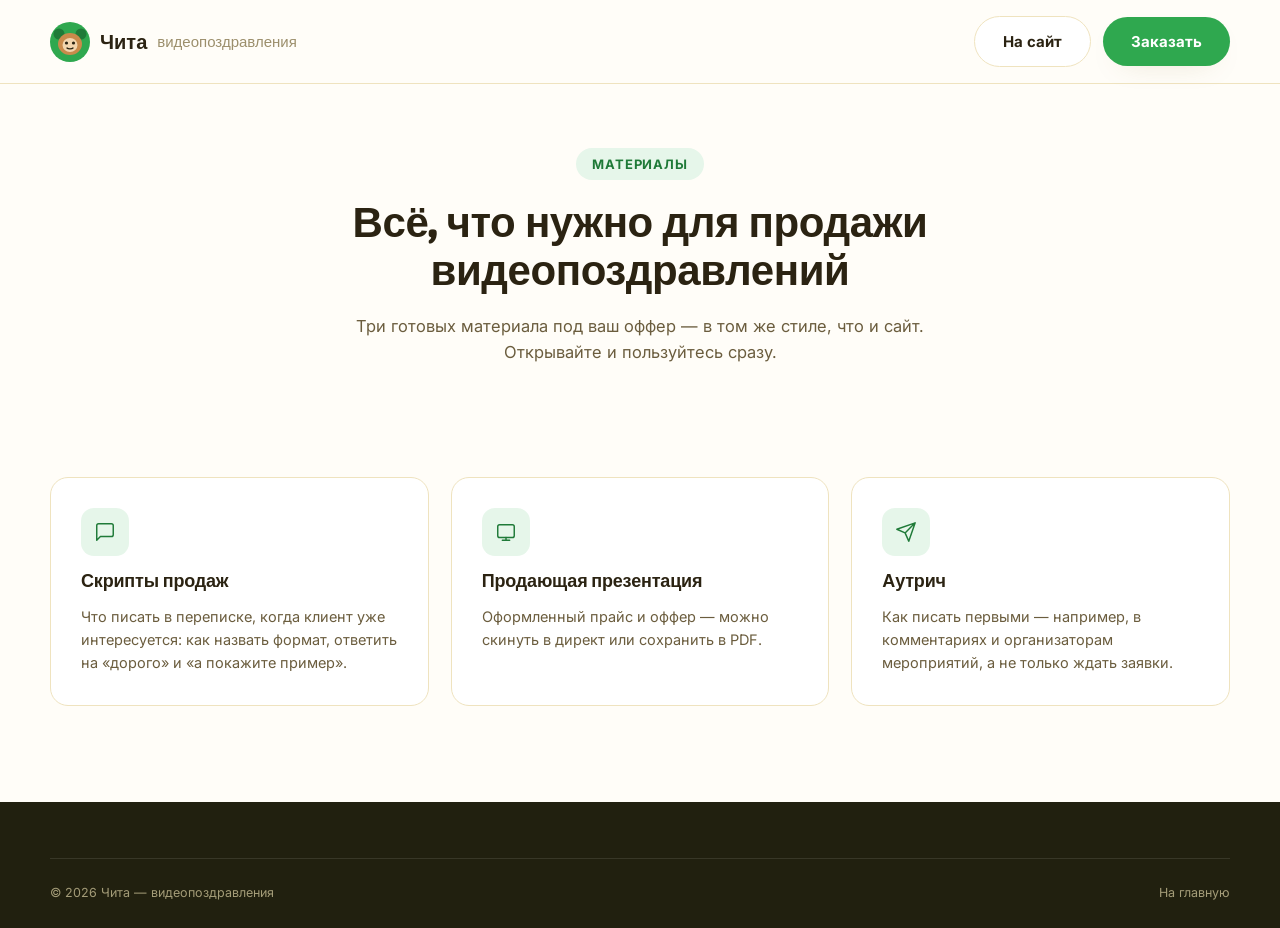
==== materials.html @ 1da32b29 "init: landing for Чита - видеопоздравления" ====
<!DOCTYPE html>
<html lang="ru">
<head>
<meta charset="UTF-8">
<meta name="viewport" content="width=device-width, initial-scale=1.0">
<title>Материалы — Чита, видеопоздравления</title>
<link rel="preconnect" href="https://fonts.googleapis.com">
<link rel="preconnect" href="https://fonts.gstatic.com" crossorigin>
<link href="https://fonts.googleapis.com/css2?family=Fredoka:wght@500;600;700&family=Inter:wght@400;500;600;700;800&display=swap" rel="stylesheet">
<link rel="stylesheet" href="styles.css">
</head>
<body>
<div class="doc-bar">
  <div class="container doc-bar__inner">
    <a href="index.html" class="logo">
      <svg class="logo__mark" viewBox="0 0 40 40" fill="none" xmlns="http://www.w3.org/2000/svg">
        <circle cx="20" cy="20" r="20" fill="#2FA84F"/>
        <circle cx="9" cy="12" r="5.5" fill="#1F7A38"/>
        <circle cx="31" cy="12" r="5.5" fill="#1F7A38"/>
        <ellipse cx="20" cy="22" rx="12" ry="11" fill="#C98A4B"/>
        <ellipse cx="20" cy="23" rx="7.5" ry="7" fill="#F2D5AE"/>
        <circle cx="16.5" cy="21" r="1.6" fill="#2B2312"/>
        <circle cx="23.5" cy="21" r="1.6" fill="#2B2312"/>
        <path d="M17 26c1 1.2 5 1.2 6 0" stroke="#2B2312" stroke-width="1.3" stroke-linecap="round"/>
      </svg>
      Чита <span class="logo__suffix">видеопоздравления</span>
    </a>
    <div class="doc-bar__actions">
      <a href="index.html" class="btn btn--ghost">На сайт</a>
      <a href="index.html#form" class="btn btn--primary">Заказать</a>
    </div>
  </div>
</div>

<div class="doc-hero">
  <div class="container">
    <div class="eyebrow">Материалы</div>
    <h1>Всё, что нужно для продажи видеопоздравлений</h1>
    <p>Три готовых материала под ваш оффер — в том же стиле, что и сайт. Открывайте и пользуйтесь сразу.</p>
  </div>
</div>

<section class="doc-section">
  <div class="container">
    <div class="mat-grid">
      <a href="scripts.html" class="mat-card">
        <div class="mat-card__icon"><svg width="22" height="22" viewBox="0 0 24 24" fill="none"><path d="M21 15a2 2 0 0 1-2 2H7l-4 4V5a2 2 0 0 1 2-2h14a2 2 0 0 1 2 2v10z" stroke="currentColor" stroke-width="1.6" stroke-linejoin="round"/></svg></div>
        <h3>Скрипты продаж</h3>
        <p>Что писать в переписке, когда клиент уже интересуется: как назвать формат, ответить на «дорого» и «а покажите пример».</p>
      </a>
      <a href="presentation.html" class="mat-card">
        <div class="mat-card__icon"><svg width="22" height="22" viewBox="0 0 24 24" fill="none"><rect x="3" y="4" width="18" height="14" rx="2" stroke="currentColor" stroke-width="1.6"/><path d="M8 21h8M12 18v3" stroke="currentColor" stroke-width="1.6" stroke-linecap="round"/></svg></div>
        <h3>Продающая презентация</h3>
        <p>Оформленный прайс и оффер — можно скинуть в директ или сохранить в PDF.</p>
      </a>
      <a href="outreach.html" class="mat-card">
        <div class="mat-card__icon"><svg width="22" height="22" viewBox="0 0 24 24" fill="none"><path d="M22 2 11 13M22 2l-7 20-4-9-9-4 20-7z" stroke="currentColor" stroke-width="1.6" stroke-linejoin="round"/></svg></div>
        <h3>Аутрич</h3>
        <p>Как писать первыми — например, в комментариях и организаторам мероприятий, а не только ждать заявки.</p>
      </a>
    </div>
  </div>
</section>

<footer class="footer">
  <div class="container footer__bottom">
    <span>© <span id="year"></span> Чита — видеопоздравления</span>
    <a href="index.html">На главную</a>
  </div>
</footer>
<script>document.getElementById('year').textContent = new Date().getFullYear();</script>
</body>
</html>
---- styles.css ----
:root {
  --bg: #fffdf8;
  --bg-soft: #fff6e0;
  --bg-alt: #fef0c8;
  --ink: #2b2312;
  --ink-soft: #6b5d3e;
  --ink-mute: #9c8f6c;
  --accent: #2fa84f;
  --accent-dark: #1f7a38;
  --accent-soft: #e6f6ea;
  --banana: #ffb703;
  --banana-dark: #e69500;
  --line: #efe3bf;
  --white: #ffffff;
  --radius: 18px;
  --radius-sm: 12px;
  --shadow: 0 20px 50px -25px rgba(120, 90, 10, 0.35);
  --shadow-sm: 0 10px 30px -18px rgba(120, 90, 10, 0.28);
  --ff-head: 'Fredoka', sans-serif;
  --ff-body: 'Inter', sans-serif;
}

* { box-sizing: border-box; }
html { scroll-behavior: smooth; }
body {
  margin: 0;
  font-family: var(--ff-body);
  background: var(--bg);
  color: var(--ink);
  -webkit-font-smoothing: antialiased;
  overflow-x: hidden;
}
h1, h2, h3, h4 { font-family: var(--ff-head); margin: 0; line-height: 1.15; letter-spacing: -0.01em; }
p { margin: 0; }
a { color: inherit; text-decoration: none; }
ul { margin: 0; padding: 0; list-style: none; }
img { max-width: 100%; display: block; }
button { font-family: inherit; cursor: pointer; border: none; }
.container { width: min(1180px, 100% - 48px); margin-inline: auto; }
section { padding: 96px 0; }
.eyebrow {
  display: inline-flex; align-items: center; gap: 8px;
  font-size: 13px; font-weight: 700; letter-spacing: 0.06em; text-transform: uppercase;
  color: var(--accent-dark); background: var(--accent-soft);
  padding: 8px 16px; border-radius: 999px; margin-bottom: 18px;
}
.section__head { max-width: 680px; margin-bottom: 52px; }
.section__head h2 { font-size: clamp(28px, 3.4vw, 40px); }
.section__head p { margin-top: 14px; font-size: 17px; color: var(--ink-soft); line-height: 1.6; }
.section__head.center { margin-inline: auto; text-align: center; }

.btn {
  display: inline-flex; align-items: center; justify-content: center; gap: 8px;
  padding: 15px 28px; border-radius: 999px; font-weight: 700; font-size: 15px;
  transition: transform 0.2s ease, box-shadow 0.2s ease, background 0.2s ease;
  white-space: nowrap;
}
.btn--primary { background: var(--accent); color: #fff; box-shadow: var(--shadow-sm); }
.btn--primary:hover { background: var(--accent-dark); transform: translateY(-2px); }
.btn--ghost { background: var(--white); color: var(--ink); border: 1.5px solid var(--line); }
.btn--ghost:hover { border-color: var(--accent); color: var(--accent-dark); }
.btn--block { width: 100%; }

/* Header */
.header {
  position: sticky; top: 0; z-index: 100;
  background: rgba(255,253,248,0.88); backdrop-filter: blur(14px);
  border-bottom: 1px solid transparent;
  transition: border-color 0.2s ease, box-shadow 0.2s ease;
}
.header.scrolled { border-color: var(--line); box-shadow: 0 8px 24px -20px rgba(90,60,10,0.35); }
.header__inner { display: flex; align-items: center; gap: 24px; min-width: 0; padding: 16px 0; }
.logo { display: flex; align-items: center; gap: 10px; font-family: var(--ff-head); font-weight: 600; font-size: 20px; flex-shrink: 0; }
.logo__mark { width: 40px; height: 40px; flex-shrink: 0; }
.logo__suffix { color: var(--ink-mute); font-weight: 400; font-size: 15px; }
.nav { display: flex; align-items: center; gap: 26px; margin-left: 12px; }
.nav a { font-size: 14.5px; font-weight: 600; color: var(--ink-soft); white-space: nowrap; transition: color 0.15s ease; }
.nav a:hover { color: var(--accent-dark); }
.header__actions { display: flex; align-items: center; gap: 16px; margin-left: auto; }
.header__phone { font-weight: 700; font-size: 15px; white-space: nowrap; }
.header__phone span { display: block; font-weight: 500; font-size: 11.5px; color: var(--ink-mute); }
.burger { display: none; flex-direction: column; gap: 5px; width: 26px; padding: 6px; flex-shrink: 0; background: none; }
.burger span { width: 100%; height: 2px; background: var(--ink); border-radius: 2px; transition: transform 0.25s ease, opacity 0.25s ease; }
.burger.is-open span:nth-child(1) { transform: translateY(7px) rotate(45deg); }
.burger.is-open span:nth-child(2) { opacity: 0; }
.burger.is-open span:nth-child(3) { transform: translateY(-7px) rotate(-45deg); }

/* Hero */
.hero { padding: 72px 0 100px; position: relative; overflow: hidden; }
.hero::before {
  content: ''; position: absolute; top: -180px; right: -160px; width: 560px; height: 560px;
  background: radial-gradient(circle, var(--accent-soft) 0%, transparent 70%); z-index: -1;
}
.hero__grid { display: grid; grid-template-columns: 1.1fr 0.9fr; gap: 56px; align-items: center; }
.hero__title { font-size: clamp(34px, 4.6vw, 54px); }
.hero__title em { color: var(--accent-dark); font-style: normal; }
.hero__lead { margin-top: 22px; font-size: 18px; line-height: 1.65; color: var(--ink-soft); max-width: 540px; }
.hero__actions { display: flex; gap: 14px; margin-top: 32px; flex-wrap: wrap; }
.hero__stats { display: grid; grid-template-columns: repeat(3, auto); gap: 28px; margin-top: 48px; }
.hero__stat b { display: block; font-family: var(--ff-head); font-size: 28px; color: var(--accent-dark); }
.hero__stat span { font-size: 13px; color: var(--ink-mute); }
.hero__card {
  background: linear-gradient(160deg, #1f7a38, #2fa84f 55%, #ffb703);
  border-radius: 26px; padding: 32px; color: #fff; box-shadow: var(--shadow);
  position: relative;
}
.hero__card-top { display: flex; justify-content: space-between; align-items: center; margin-bottom: 22px; }
.hero__card-top span { font-size: 13px; font-weight: 700; text-transform: uppercase; letter-spacing: 0.06em; opacity: 0.85; }
.hero__badge-row { display: flex; flex-wrap: wrap; gap: 8px; margin-bottom: 20px; }
.hero__badge { font-size: 12.5px; font-weight: 700; background: rgba(255,255,255,0.2); padding: 7px 12px; border-radius: 999px; }
.hero__quote { font-size: 17px; line-height: 1.5; font-weight: 600; margin-bottom: 22px; }
.hero__card-foot { display: flex; align-items: center; gap: 10px; font-size: 13px; background: rgba(255,255,255,0.16); border-radius: 12px; padding: 12px 14px; }

/* Trust strip */
.trust { padding: 28px 0; border-top: 1px solid var(--line); border-bottom: 1px solid var(--line); }
.trust__inner { display: flex; flex-wrap: wrap; gap: 20px 40px; align-items: center; justify-content: space-between; }
.trust__item { display: flex; align-items: center; gap: 10px; font-size: 14.5px; font-weight: 600; color: var(--ink-soft); }
.trust__item svg { color: var(--accent-dark); flex-shrink: 0; }

/* Advantages */
.adv-grid { display: grid; grid-template-columns: repeat(3, 1fr); gap: 22px; }
.adv { background: var(--bg-soft); border-radius: var(--radius); padding: 30px 28px; border: 1px solid var(--line); }
.adv__icon { width: 50px; height: 50px; border-radius: 14px; background: var(--white); display: flex; align-items: center; justify-content: center; color: var(--accent-dark); margin-bottom: 18px; box-shadow: var(--shadow-sm); }
.adv h3 { font-size: 18.5px; margin-bottom: 10px; }
.adv p { font-size: 14.5px; color: var(--ink-soft); line-height: 1.6; }

/* Services */
.srv-grid { display: grid; grid-template-columns: repeat(3, 1fr); gap: 20px; }
.srv { background: var(--white); border: 1px solid var(--line); border-radius: var(--radius); padding: 26px; transition: box-shadow 0.2s ease, transform 0.2s ease; }
.srv:hover { box-shadow: var(--shadow-sm); transform: translateY(-3px); }
.srv__top { display: flex; align-items: center; justify-content: space-between; margin-bottom: 16px; }
.srv__num { font-family: var(--ff-head); font-size: 13px; font-weight: 700; color: var(--accent-dark); background: var(--accent-soft); width: 30px; height: 30px; border-radius: 9px; display: flex; align-items: center; justify-content: center; }
.srv__price { font-family: var(--ff-head); font-size: 16px; color: var(--banana-dark); font-weight: 600; }
.srv h3 { font-size: 16.5px; margin-bottom: 8px; }
.srv p { font-size: 14px; color: var(--ink-soft); line-height: 1.55; }

/* Price */
.price { background: var(--bg-soft); }
.price__wrap { display: grid; grid-template-columns: 1.1fr 0.9fr; gap: 40px; align-items: start; }
.price__table { background: var(--white); border-radius: var(--radius); border: 1px solid var(--line); overflow: hidden; box-shadow: var(--shadow-sm); }
.price__row { display: flex; align-items: center; justify-content: space-between; gap: 14px; padding: 17px 24px; border-bottom: 1px solid var(--line); font-size: 15px; }
.price__row:last-child { border-bottom: none; }
.price__row-name { display: flex; align-items: center; gap: 12px; }
.price__row svg { color: var(--accent-dark); flex-shrink: 0; }
.price__row-val { font-weight: 700; color: var(--banana-dark); white-space: nowrap; }
.price__card {
  background: linear-gradient(160deg, #1f7a38, #2fa84f); border-radius: var(--radius); padding: 34px 30px; color: #fff;
  box-shadow: var(--shadow);
}
.price__old { font-size: 16px; text-decoration: line-through; opacity: 0.6; }
.price__new { font-family: var(--ff-head); font-size: 44px; margin: 6px 0 4px; }
.price__note { font-size: 13.5px; opacity: 0.85; margin-bottom: 24px; }
.price__badge { display: inline-block; background: rgba(255,255,255,0.18); font-size: 12.5px; font-weight: 700; padding: 6px 14px; border-radius: 999px; margin-bottom: 16px; }

/* Process */
.steps { display: grid; grid-template-columns: repeat(5, 1fr); gap: 18px; counter-reset: step; }
.step { position: relative; padding-top: 8px; }
.step__num { font-family: var(--ff-head); font-size: 42px; font-weight: 600; color: var(--accent-soft); -webkit-text-stroke: 1.5px var(--accent-dark); }
.step h3 { font-size: 15.5px; margin: 14px 0 8px; }
.step p { font-size: 13.5px; color: var(--ink-soft); line-height: 1.55; }

/* Media / platforms */
.plat-grid { display: grid; grid-template-columns: repeat(4, 1fr); gap: 18px; }
.plat { background: var(--white); border: 1px solid var(--line); border-radius: var(--radius); padding: 22px; text-align: center; transition: box-shadow 0.2s ease, transform 0.2s ease; }
.plat:hover { box-shadow: var(--shadow-sm); transform: translateY(-3px); }
.plat__icon { width: 42px; height: 42px; border-radius: 12px; background: var(--accent-soft); color: var(--accent-dark); display: flex; align-items: center; justify-content: center; margin: 0 auto 12px; }
.plat b { display: block; font-family: var(--ff-head); font-size: 17px; }
.plat span { font-size: 12.5px; color: var(--ink-mute); }

/* Reviews */
.rev-grid { display: grid; grid-template-columns: repeat(3, 1fr); gap: 22px; }
.rev { background: var(--white); border: 1px solid var(--line); border-radius: var(--radius); padding: 28px; }
.rev__stars { color: var(--banana-dark); margin-bottom: 14px; display: flex; gap: 2px; }
.rev p { font-size: 14.5px; color: var(--ink); line-height: 1.65; margin-bottom: 18px; }
.rev__author { display: flex; align-items: center; gap: 12px; }
.rev__avatar { width: 40px; height: 40px; border-radius: 50%; background: var(--accent-soft); color: var(--accent-dark); display: flex; align-items: center; justify-content: center; font-family: var(--ff-head); font-weight: 600; font-size: 15px; flex-shrink: 0; }
.rev__author b { display: block; font-size: 14px; }
.rev__author span { font-size: 12.5px; color: var(--ink-mute); }

/* FAQ */
.faq { max-width: 800px; margin-inline: auto; }
.faq__item { border-bottom: 1px solid var(--line); padding: 22px 0; }
.faq__item summary { cursor: pointer; font-weight: 700; font-size: 16.5px; list-style: none; display: flex; justify-content: space-between; align-items: center; gap: 16px; }
.faq__item summary::-webkit-details-marker { display: none; }
.faq__item summary::after { content: '+'; font-size: 22px; color: var(--accent-dark); font-weight: 400; flex-shrink: 0; transition: transform 0.2s ease; }
.faq__item[open] summary::after { transform: rotate(45deg); }
.faq__item p { margin-top: 14px; font-size: 15px; color: var(--ink-soft); line-height: 1.65; }

/* Form */
.form-section { background: var(--bg-soft); }
.form-wrap { display: grid; grid-template-columns: 0.9fr 1.1fr; gap: 44px; align-items: start; }
.form-info h2 { font-size: clamp(26px, 3.2vw, 34px); margin-bottom: 16px; }
.form-info p { color: var(--ink-soft); font-size: 15.5px; line-height: 1.65; margin-bottom: 26px; }
.form-info__list { display: flex; flex-direction: column; gap: 14px; }
.form-info__list li { display: flex; gap: 12px; align-items: flex-start; font-size: 14.5px; }
.form-info__list svg { color: var(--accent-dark); flex-shrink: 0; margin-top: 2px; }
.form { background: var(--white); border-radius: var(--radius); padding: 34px; box-shadow: var(--shadow); border: 1px solid var(--line); }
.form h3 { font-size: 20px; margin-bottom: 6px; }
.form > p { font-size: 14px; color: var(--ink-soft); margin-bottom: 22px; }
.field { margin-bottom: 16px; }
.field label { display: block; font-size: 13px; font-weight: 700; margin-bottom: 7px; color: var(--ink-soft); }
.field input, .field select, .field textarea {
  width: 100%; padding: 13px 15px; border-radius: var(--radius-sm); border: 1.5px solid var(--line);
  font-family: inherit; font-size: 14.5px; color: var(--ink); background: var(--bg-soft); transition: border-color 0.15s ease;
}
.field input:focus, .field select:focus, .field textarea:focus { outline: none; border-color: var(--accent); background: var(--white); }
.field textarea { resize: vertical; min-height: 80px; }
.form__legal { font-size: 12px; color: var(--ink-mute); margin-top: 14px; line-height: 1.5; }

/* Contacts + footer */
.contacts { padding-top: 0; }
.contact-cards { display: grid; grid-template-columns: repeat(3, 1fr); gap: 20px; }
.contact-card { background: var(--white); border: 1px solid var(--line); border-radius: var(--radius); padding: 26px; }
.contact-card svg { color: var(--accent-dark); margin-bottom: 14px; }
.contact-card h4 { font-size: 15px; margin-bottom: 6px; }
.contact-card p, .contact-card a { font-size: 14.5px; color: var(--ink-soft); }
.contact-card a:hover { color: var(--accent-dark); }

.footer { background: #21200f; color: #d8d2b8; padding: 56px 0 28px; margin-top: 40px; }
.footer__top { display: flex; justify-content: space-between; gap: 40px; flex-wrap: wrap; margin-bottom: 40px; }
.footer .logo { color: #fff; }
.footer__cols { display: flex; gap: 60px; flex-wrap: wrap; }
.footer__col h5 { font-size: 13px; text-transform: uppercase; letter-spacing: 0.06em; color: #a49c78; margin-bottom: 16px; }
.footer__col a, .footer__col p { display: block; font-size: 14px; color: #d8d2b8; margin-bottom: 10px; }
.footer__col a:hover { color: #fff; }
.footer__bottom { display: flex; justify-content: space-between; gap: 16px; flex-wrap: wrap; padding-top: 26px; border-top: 1px solid rgba(255,255,255,0.1); font-size: 12.5px; color: #a49c78; }
.footer__bottom a { color: #a49c78; }
.footer__bottom a:hover { color: #fff; }

.fab {
  position: fixed; right: 24px; bottom: 24px; z-index: 90; width: 58px; height: 58px; border-radius: 50%;
  background: var(--accent); color: #fff; display: flex; align-items: center; justify-content: center;
  box-shadow: 0 14px 30px -10px rgba(31,122,56,0.55); transition: transform 0.2s ease;
}
.fab:hover { transform: scale(1.08); }

/* Reveal */
.reveal { opacity: 0; transform: translateY(18px); transition: opacity 0.6s ease, transform 0.6s ease; }
.reveal.is-visible { opacity: 1; transform: translateY(0); }

/* Responsive */
@media (max-width: 1180px) {
  .nav { gap: 18px; }
  .nav a { font-size: 13.5px; }
}
@media (max-width: 1100px) {
  .nav { display: none; position: absolute; top: 100%; left: 0; right: 0; background: var(--white); flex-direction: column; align-items: flex-start; gap: 4px; padding: 16px 24px 22px; border-bottom: 1px solid var(--line); box-shadow: 0 20px 30px -20px rgba(60,45,10,0.25); }
  .nav.is-open { display: flex; }
  .nav a { width: 100%; padding: 11px 0; border-bottom: 1px solid var(--line); }
  .nav a:last-child { border-bottom: none; }
  .burger { display: flex; }
  .steps { grid-template-columns: repeat(3, 1fr); }
  .plat-grid { grid-template-columns: repeat(2, 1fr); }
}
@media (max-width: 900px) {
  section { padding: 68px 0; }
  .hero { padding: 44px 0 64px; }
  .hero__grid { grid-template-columns: 1fr; }
  .hero__stats { grid-template-columns: repeat(3, auto); }
  .adv-grid, .srv-grid, .rev-grid { grid-template-columns: repeat(2, 1fr); }
  .price__wrap { grid-template-columns: 1fr; }
  .form-wrap { grid-template-columns: 1fr; }
  .contact-cards { grid-template-columns: 1fr; }
  .steps { grid-template-columns: repeat(2, 1fr); }
  .trust__inner { justify-content: flex-start; }
}
@media (max-width: 560px) {
  .header__phone-text { display: none; }
  .adv-grid, .srv-grid, .rev-grid { grid-template-columns: 1fr; }
  .plat-grid { grid-template-columns: 1fr 1fr; }
  .hero__stats { grid-template-columns: repeat(3, auto); gap: 16px; }
  .hero__stat b { font-size: 22px; }
  .steps { grid-template-columns: 1fr; }
}
@media (max-width: 380px) {
  .logo__suffix { display: none; }
}

/* ===== Doc pages (materials/scripts/presentation/outreach) ===== */
.doc-bar { position: sticky; top: 0; z-index: 100; background: rgba(255,253,248,0.92); backdrop-filter: blur(14px); border-bottom: 1px solid var(--line); padding: 16px 0; }
.doc-bar__inner { display: flex; align-items: center; justify-content: space-between; gap: 20px; flex-wrap: wrap; }
.doc-bar__actions { display: flex; gap: 12px; align-items: center; }
.doc-hero { padding: 64px 0 56px; text-align: center; }
.doc-hero h1 { font-size: clamp(28px, 4vw, 42px); max-width: 780px; margin-inline: auto; }
.doc-hero p { max-width: 620px; margin: 18px auto 0; font-size: 16.5px; color: var(--ink-soft); line-height: 1.6; }
.doc-section { padding: 56px 0; }
.doc-section + .doc-section { border-top: 1px solid var(--line); }
.doc-section__head { margin-bottom: 32px; max-width: 700px; }
.doc-section__head .eyebrow { margin-bottom: 12px; }
.doc-section__head h2 { font-size: clamp(24px, 3vw, 30px); }
.doc-section__head p { margin-top: 12px; color: var(--ink-soft); font-size: 15.5px; line-height: 1.6; }

.mat-grid { display: grid; grid-template-columns: repeat(3, 1fr); gap: 22px; }
.mat-card { background: var(--white); border: 1px solid var(--line); border-radius: var(--radius); padding: 30px; display: flex; flex-direction: column; gap: 14px; transition: box-shadow 0.2s ease, transform 0.2s ease; }
.mat-card:hover { box-shadow: var(--shadow-sm); transform: translateY(-3px); }
.mat-card__icon { width: 48px; height: 48px; border-radius: 13px; background: var(--accent-soft); color: var(--accent-dark); display: flex; align-items: center; justify-content: center; }
.mat-card h3 { font-size: 18px; }
.mat-card p { font-size: 14.5px; color: var(--ink-soft); line-height: 1.6; flex: 1; }

.dialog { display: flex; flex-direction: column; gap: 12px; margin-bottom: 30px; }
.dialog__line { max-width: 78%; padding: 14px 18px; border-radius: 16px; font-size: 14.5px; line-height: 1.55; }
.dialog__line.client { align-self: flex-start; background: var(--bg-soft); border: 1px solid var(--line); border-bottom-left-radius: 4px; }
.dialog__line.us { align-self: flex-end; background: var(--accent); color: #fff; border-bottom-right-radius: 4px; }
.dialog__line b { display: block; font-size: 11.5px; text-transform: uppercase; letter-spacing: 0.05em; opacity: 0.65; margin-bottom: 5px; }

.block-card { background: var(--bg-soft); border: 1px solid var(--line); border-radius: var(--radius); padding: 26px 28px; margin-bottom: 18px; }
.block-card h4 { font-size: 15.5px; margin-bottom: 10px; color: var(--accent-dark); }
.block-card p { font-size: 14.5px; color: var(--ink); line-height: 1.65; }
.block-card p + p { margin-top: 10px; }

.pres-hero { background: linear-gradient(160deg, #1f7a38, #2fa84f 55%, #ffb703); border-radius: 26px; padding: 48px 40px; color: #fff; text-align: center; margin-bottom: 48px; }
.pres-hero .eyebrow { background: rgba(255,255,255,0.2); color: #fff; }
.pres-hero h1 { font-size: clamp(28px, 4vw, 40px); margin: 14px 0; }
.pres-hero p { max-width: 600px; margin-inline: auto; opacity: 0.92; font-size: 16px; }

.pres-grid { display: grid; grid-template-columns: repeat(2, 1fr); gap: 20px; margin-bottom: 20px; }
.pres-num { background: var(--white); border: 1px solid var(--line); border-radius: var(--radius); padding: 28px; }
.pres-num b { display: block; font-family: var(--ff-head); font-size: 32px; color: var(--accent-dark); margin-bottom: 6px; }
.pres-num span { font-size: 14px; color: var(--ink-soft); }

.calc-table { width: 100%; border-collapse: collapse; background: var(--white); border-radius: var(--radius); overflow: hidden; border: 1px solid var(--line); }
.calc-table th, .calc-table td { text-align: left; padding: 15px 20px; font-size: 14.5px; border-bottom: 1px solid var(--line); }
.calc-table th { background: var(--bg-soft); font-weight: 700; color: var(--ink-soft); font-size: 12.5px; text-transform: uppercase; letter-spacing: 0.04em; }
.calc-table tr:last-child td { border-bottom: none; }
.calc-table td.num { font-weight: 700; color: var(--banana-dark); }

.msg-block { background: var(--white); border: 1px solid var(--line); border-radius: var(--radius); padding: 26px 28px; margin-bottom: 18px; position: relative; }
.msg-block__tag { display: inline-block; font-size: 12px; font-weight: 700; text-transform: uppercase; letter-spacing: 0.05em; color: var(--accent-dark); background: var(--accent-soft); padding: 5px 12px; border-radius: 999px; margin-bottom: 14px; }
.msg-block p { font-size: 14.5px; color: var(--ink); line-height: 1.7; white-space: pre-line; }

@media (max-width: 900px) {
  .mat-grid { grid-template-columns: 1fr; }
  .pres-grid { grid-template-columns: 1fr; }
  .dialog__line { max-width: 90%; }
}
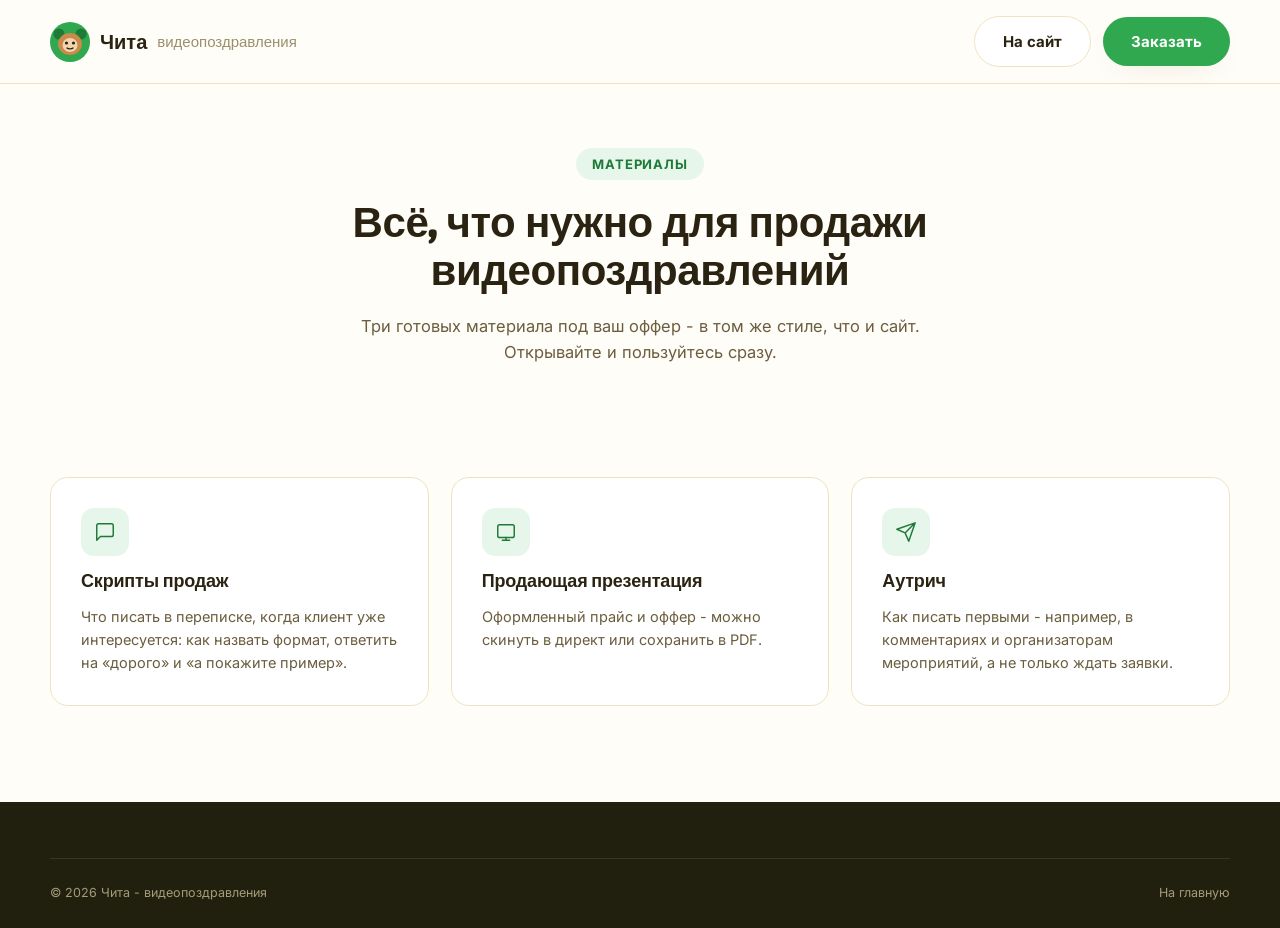
==== commit 740678f1: "Замена длинного тире на дефис в текстах" ====
--- a/materials.html
+++ b/materials.html
@@ -3,7 +3,7 @@
 <head>
 <meta charset="UTF-8">
 <meta name="viewport" content="width=device-width, initial-scale=1.0">
-<title>Материалы — Чита, видеопоздравления</title>
+<title>Материалы - Чита, видеопоздравления</title>
 <link rel="preconnect" href="https://fonts.googleapis.com">
 <link rel="preconnect" href="https://fonts.gstatic.com" crossorigin>
 <link href="https://fonts.googleapis.com/css2?family=Fredoka:wght@500;600;700&family=Inter:wght@400;500;600;700;800&display=swap" rel="stylesheet">
@@ -36,7 +36,7 @@
   <div class="container">
     <div class="eyebrow">Материалы</div>
     <h1>Всё, что нужно для продажи видеопоздравлений</h1>
-    <p>Три готовых материала под ваш оффер — в том же стиле, что и сайт. Открывайте и пользуйтесь сразу.</p>
+    <p>Три готовых материала под ваш оффер - в том же стиле, что и сайт. Открывайте и пользуйтесь сразу.</p>
   </div>
 </div>
 
@@ -51,12 +51,12 @@
       <a href="presentation.html" class="mat-card">
         <div class="mat-card__icon"><svg width="22" height="22" viewBox="0 0 24 24" fill="none"><rect x="3" y="4" width="18" height="14" rx="2" stroke="currentColor" stroke-width="1.6"/><path d="M8 21h8M12 18v3" stroke="currentColor" stroke-width="1.6" stroke-linecap="round"/></svg></div>
         <h3>Продающая презентация</h3>
-        <p>Оформленный прайс и оффер — можно скинуть в директ или сохранить в PDF.</p>
+        <p>Оформленный прайс и оффер - можно скинуть в директ или сохранить в PDF.</p>
       </a>
       <a href="outreach.html" class="mat-card">
         <div class="mat-card__icon"><svg width="22" height="22" viewBox="0 0 24 24" fill="none"><path d="M22 2 11 13M22 2l-7 20-4-9-9-4 20-7z" stroke="currentColor" stroke-width="1.6" stroke-linejoin="round"/></svg></div>
         <h3>Аутрич</h3>
-        <p>Как писать первыми — например, в комментариях и организаторам мероприятий, а не только ждать заявки.</p>
+        <p>Как писать первыми - например, в комментариях и организаторам мероприятий, а не только ждать заявки.</p>
       </a>
     </div>
   </div>
@@ -64,7 +64,7 @@
 
 <footer class="footer">
   <div class="container footer__bottom">
-    <span>© <span id="year"></span> Чита — видеопоздравления</span>
+    <span>© <span id="year"></span> Чита - видеопоздравления</span>
     <a href="index.html">На главную</a>
   </div>
 </footer>
--- a/styles.css
+++ b/styles.css
@@ -111,6 +111,10 @@
 .hero__quote { font-size: 17px; line-height: 1.5; font-weight: 600; margin-bottom: 22px; }
 .hero__card-foot { display: flex; align-items: center; gap: 10px; font-size: 13px; background: rgba(255,255,255,0.16); border-radius: 12px; padding: 12px 14px; }
 
+.hero__video { position: relative; border-radius: 26px; overflow: hidden; box-shadow: var(--shadow); background: #111; max-width: 360px; margin-inline: auto; }
+.hero__video-el { width: 100%; aspect-ratio: 9 / 16; object-fit: cover; display: block; background: #111; }
+.hero__video-tag { position: absolute; top: 16px; left: 16px; background: rgba(0,0,0,0.55); color: #fff; font-size: 12.5px; font-weight: 700; padding: 7px 12px; border-radius: 999px; backdrop-filter: blur(6px); pointer-events: none; }
+
 /* Trust strip */
 .trust { padding: 28px 0; border-top: 1px solid var(--line); border-bottom: 1px solid var(--line); }
 .trust__inner { display: flex; flex-wrap: wrap; gap: 20px 40px; align-items: center; justify-content: space-between; }
@@ -234,6 +238,13 @@
 }
 .fab:hover { transform: scale(1.08); }
 
+/* Cookie */
+.cookie { position: fixed; left: 16px; right: 16px; bottom: 16px; z-index: 120; max-width: 720px; margin: 0 auto; background: var(--white); border: 1px solid var(--line); border-radius: 16px; box-shadow: var(--shadow); padding: 16px 20px; display: flex; gap: 16px; align-items: center; flex-wrap: wrap; }
+.cookie p { flex: 1 1 240px; font-size: 13.5px; color: var(--ink-soft); line-height: 1.5; }
+.cookie a { color: var(--accent-dark); font-weight: 600; text-decoration: underline; }
+.cookie__actions { display: flex; gap: 10px; flex-wrap: wrap; }
+.cookie .btn { padding: 10px 18px; font-size: 14px; }
+
 /* Reveal */
 .reveal { opacity: 0; transform: translateY(18px); transition: opacity 0.6s ease, transform 0.6s ease; }
 .reveal.is-visible { opacity: 1; transform: translateY(0); }
